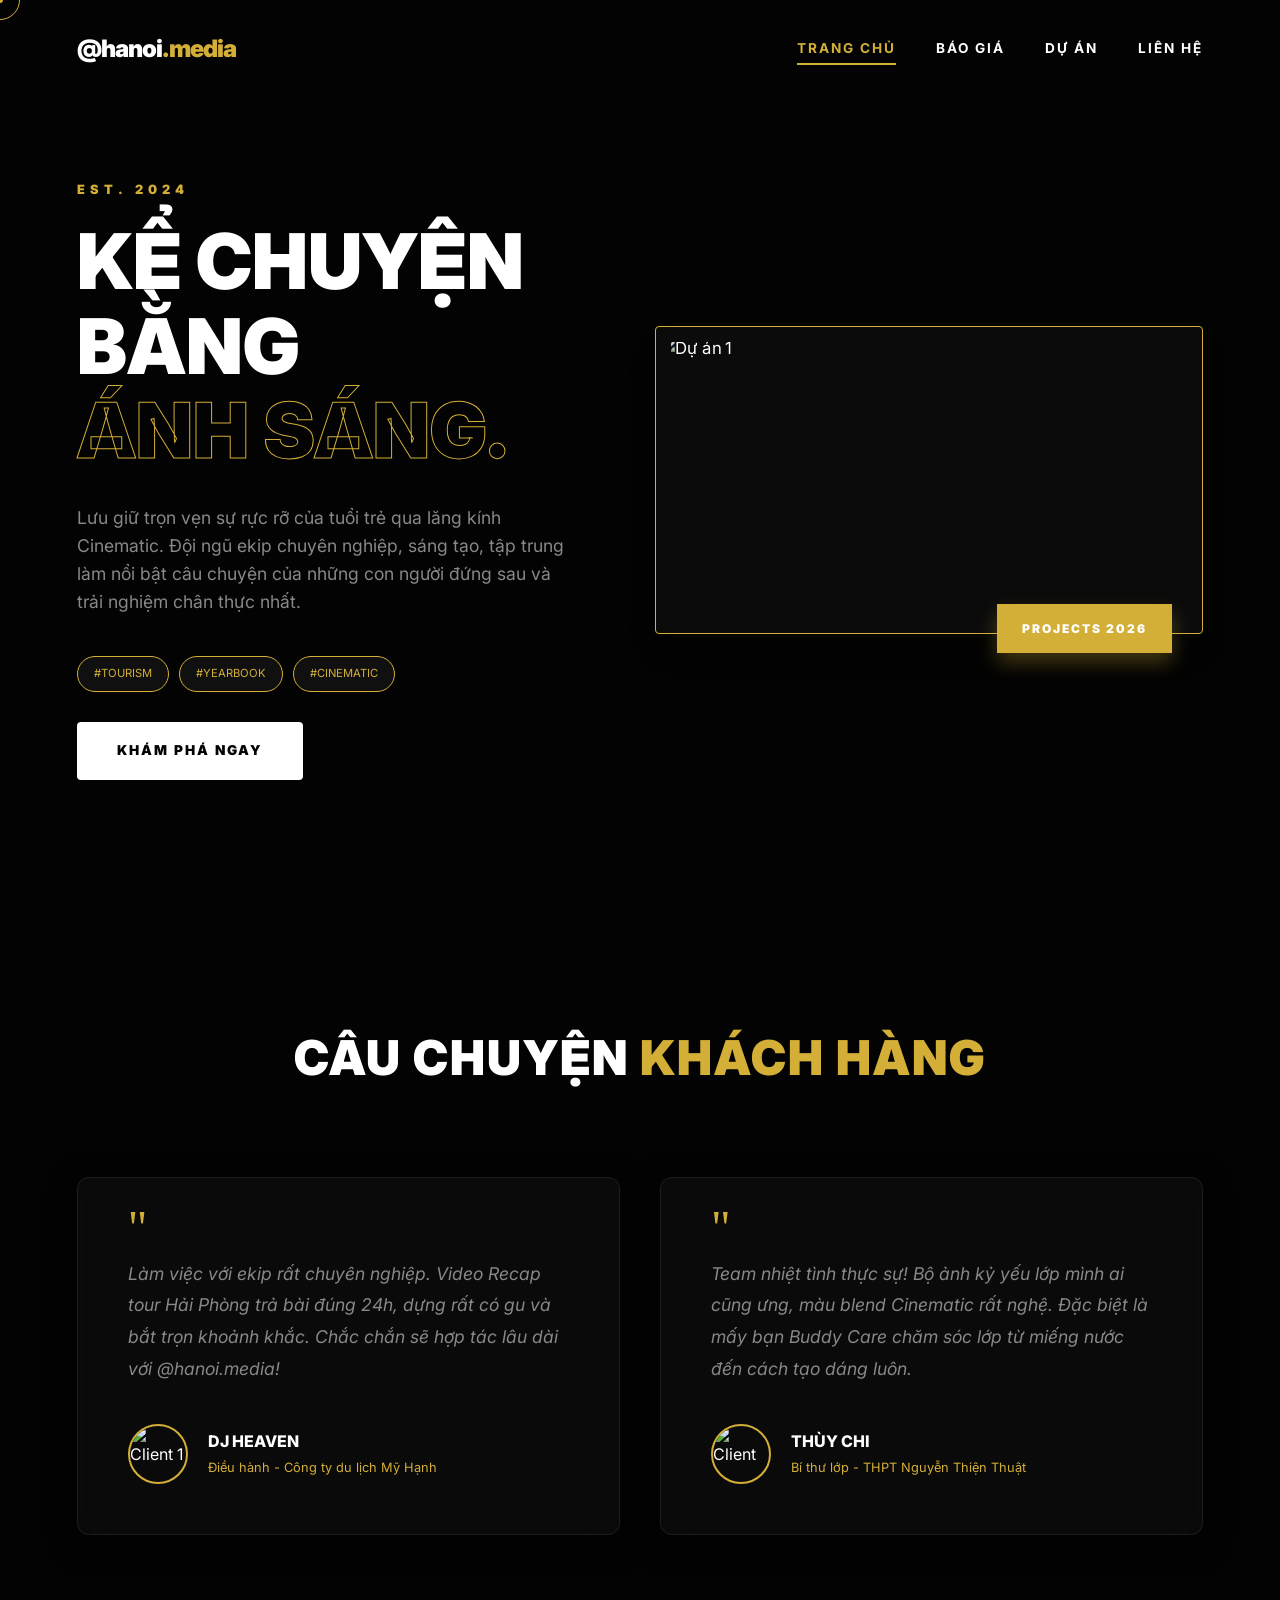
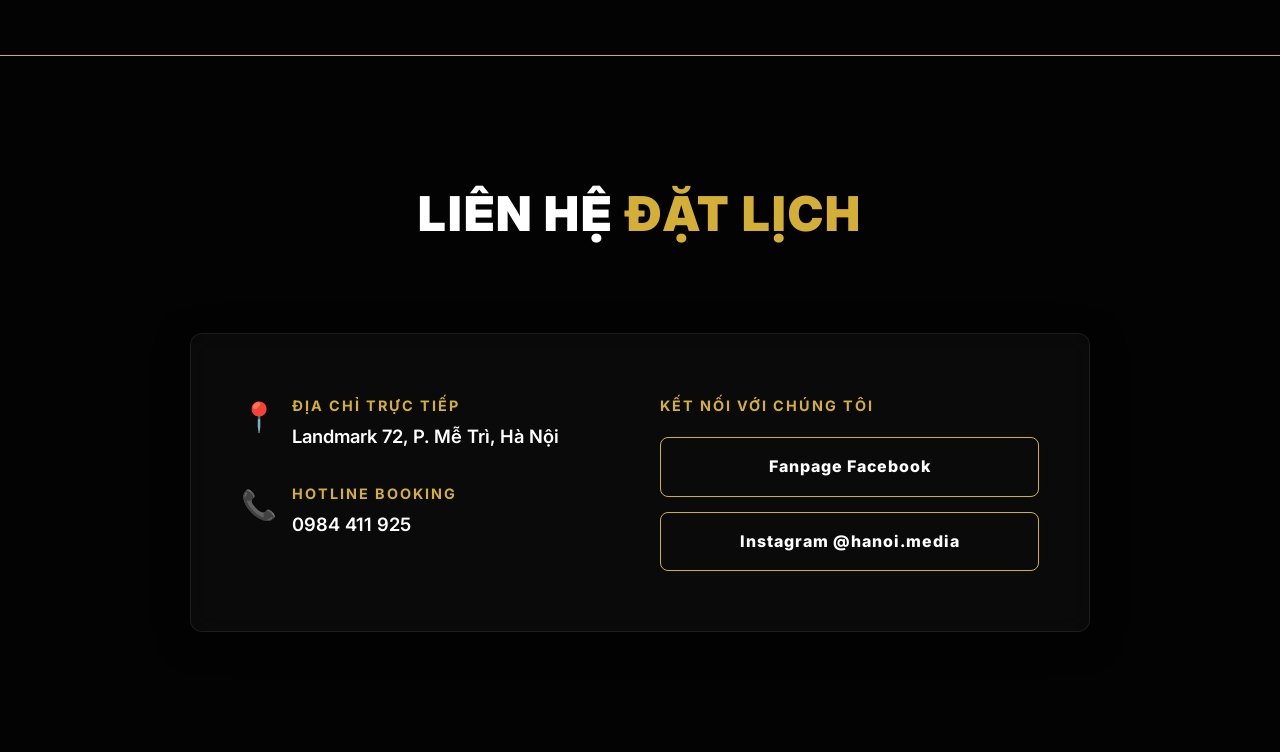
==== index.html @ 0a50f8c9 "Add files via upload" ====
<!DOCTYPE html>
<html lang="vi">
<head>
    <meta charset="UTF-8">
    <meta name="viewport" content="width=device-width, initial-scale=1.0">
    <title>@hanoi.media | Cinematic Production</title>
    <link href="https://fonts.googleapis.com/css2?family=Inter:wght@300;400;500;700;900&display=swap" rel="stylesheet">
    <link rel="stylesheet" href="style.css">
</head>
<body>

    <!-- UI Core Elements -->
    <div id="preloader"><div class="loader-text">@HANOI.MEDIA</div></div>
    <div id="cursor-dot"></div>
    <div id="cursor-ring"></div>
    <div id="progress-bar"></div>

    <!-- NAVBAR -->
    <nav id="navbar">
        <div class="logo"><a href="index.html" style="color:inherit;" class="interactable">@hanoi<span>.media</span></a></div>
        <div class="nav-links">
            <a href="index.html" class="interactable active-link">TRANG CHỦ</a>
            <a href="services.html#services" class="interactable">BÁO GIÁ</a>
            <a href="services.html#portfolio" class="interactable">DỰ ÁN</a>
            <a href="#contact" class="interactable">LIÊN HỆ</a>
        </div>
    </nav>

    <!-- HERO SECTION -->
    <header class="hero">
        <div class="hero-grid">
            <div class="hero-content">
                <span class="tagline">EST. 2024</span>
                <h1 class="hero-title">KỂ CHUYỆN BẰNG <br><span>ÁNH SÁNG.</span></h1>
                <p class="hero-desc">Lưu giữ trọn vẹn sự rực rỡ của tuổi trẻ qua lăng kính Cinematic. Đội ngũ ekip chuyên nghiệp, sáng tạo, tập trung làm nổi bật câu chuyện của những con người đứng sau và trải nghiệm chân thực nhất.</p>
                <div class="hero-tags">
                    <span>#TOURISM</span><span>#YEARBOOK</span><span>#CINEMATIC</span>
                </div>
                <a href="services.html#services" class="btn-primary interactable" style="margin-top: 20px;">KHÁM PHÁ NGAY</a>
            </div>

            <div class="hero-visual">
                <div class="visual-frame">
                    <div class="slider">
                        <img src="https://lh3.googleusercontent.com/u/0/d/1OmwikHCeUBbl_tb1pmVL6XYXVjmswzAY" class="slide active" alt="Dự án 1">
                        <img src="https://lh3.googleusercontent.com/u/0/d/1Ruk1iUo81sWhoXTTJgKOn3HkASzJEQNq" class="slide" alt="Dự án 2">
                        <img src="https://lh3.googleusercontent.com/u/0/d/14pcvFDKjan5DkoYGGLs17HuBqXIKTxLA" class="slide" alt="Dự án 3">
                    </div>
                    <div class="visual-badge">PROJECTS 2026</div>
                </div>
            </div>
        </div>
    </header>

    <!-- FEEDBACK SECTION -->
    <section id="feedback" class="section-padding">
        <div class="section-header reveal-target">
            <h2 class="section-title">CÂU CHUYỆN <span>KHÁCH HÀNG</span></h2>
        </div>
        
        <div class="feedback-grid">
            <div class="fb-card reveal-target interactable-card glass-backdrop">
                <span class="quote-icon">"</span>
                <p class="fb-text">Làm việc với ekip rất chuyên nghiệp. Video Recap tour Hải Phòng trả bài đúng 24h, dựng rất có gu và bắt trọn khoảnh khắc. Chắc chắn sẽ hợp tác lâu dài với @hanoi.media!</p>
                <div class="fb-client">
                    <img src="https://lh3.googleusercontent.com/u/0/d/1QUkAi_w3rruJNIZ1BNFv5kKQfgYK423S" alt="Client 1">
                    <div class="fb-info">
                        <h4>DJ HEAVEN</h4>
                        <span>Điều hành - Công ty du lịch Mỹ Hạnh</span>
                    </div>
                </div>
            </div>

            <div class="fb-card reveal-target interactable-card glass-backdrop">
                <span class="quote-icon">"</span>
                <p class="fb-text">Team nhiệt tình thực sự! Bộ ảnh kỷ yếu lớp mình ai cũng ưng, màu blend Cinematic rất nghệ. Đặc biệt là mấy bạn Buddy Care chăm sóc lớp từ miếng nước đến cách tạo dáng luôn.</p>
                <div class="fb-client">
                    <img src="https://lh3.googleusercontent.com/u/0/d/1s9h0PT_MczkoUlywwsB6oIDyPdLLqbfe" alt="Client 2">
                    <div class="fb-info">
                        <h4>THÙY CHI</h4>
                        <span>Bí thư lớp - THPT Nguyễn Thiện Thuật</span>
                    </div>
                </div>
            </div>
        </div>
    </section>

    <!-- CONTACT SECTION -->
    <section id="contact" class="section-padding" style="background: var(--bg-deep); border-top: 1px solid var(--border-glass);">
        <div class="section-header reveal-target">
            <h2 class="section-title">LIÊN HỆ <span>ĐẶT LỊCH</span></h2>
        </div>
        
        <div class="contact-container reveal-target interactable-card glass-backdrop">
            <div class="contact-info">
                <div class="info-item">
                    <span class="info-icon">📍</span>
                    <div>
                        <h4>ĐỊA CHỈ TRỰC TIẾP</h4>
                        <p>Landmark 72, P. Mễ Trì, Hà Nội</p>
                    </div>
                </div>
                <div class="info-item">
                    <span class="info-icon">📞</span>
                    <div>
                        <h4>HOTLINE BOOKING</h4>
                        <p><a href="tel:0984411925" style="color: inherit;">0984 411 925</a></p>
                    </div>
                </div>
            </div>
            
            <div class="contact-socials">
                <h4>KẾT NỐI VỚI CHÚNG TÔI</h4>
                <div class="social-buttons">
                    <a href="https://www.facebook.com/HaNoii.Media/" target="_blank" class="social-btn interactable">Fanpage Facebook</a>
                    <a href="https://www.instagram.com/hanoi.media/" target="_blank" class="social-btn interactable">Instagram @hanoi.media</a>
                </div>
            </div>
        </div>
    </section>

    <script src="script.js"></script>
</body>
</html>
---- style.css ----
/* =========================================
   1. HỆ THỐNG BIẾN SỐ (CSS VARIABLES)
========================================= */
:root {
    /* DEFAULT (DARK THEME - ÁP DỤNG TRANG CHỦ) */
    --bg-deep: #030303;
    --bg-card: rgba(255, 255, 255, 0.03);
    --border-glass: #D4AF37;
    --gold: #D4AF37;
    --gold-glow: rgba(212, 175, 55, 0.15);
    --text-main: #ffffff;
    --text-muted: #888888;
    --transition: all 0.6s cubic-bezier(0.25, 1, 0.5, 1);

    --nav-bg: rgba(3, 3, 3, 0.8);
    --nav-shadow: none;

    --hero-grad-1: rgba(3, 3, 3, 0.1);
    --hero-grad-2: rgba(3, 3, 3, 0.6);
    --hero-grad-3: #030303;

    --btn-text-color: #030303;

    --glass-bg: rgba(255, 255, 255, 0.03);
    --glass-border: rgba(255, 255, 255, 0.08);
    --glass-shadow: 0 8px 32px 0 rgba(0, 0, 0, 0.5);

    --glass-gold-bg: rgba(212, 175, 55, 0.02);
    --glass-gold-border: rgba(212, 175, 55, 0.15);
    --glass-gold-shadow: 0 8px 32px 0 rgba(0, 0, 0, 0.5);

    --card-hover-bg: rgba(255, 215, 0, 0.02);
    --card-hover-shadow: 0 20px 40px rgba(212, 175, 55, 0.05);
    --card-feat-grad: linear-gradient(180deg, rgba(212, 175, 55, 0.05) 0%, rgba(0,0,0,0) 100%);
    
    --feedback-hover-shadow: none;
    --overlay-bg: rgba(3, 3, 3, 0.85);
}

/* OVERRIDE (LIGHT THEME - ÁP DỤNG TRANG DỊCH VỤ) */
body.light-theme {
    --bg-deep: #f8f9fa;
    --bg-card: #ffffff;
    --border-glass: rgba(0, 0, 0, 0.08);
    --text-main: #111111;
    --text-muted: #555555;

    --nav-bg: rgba(255, 255, 255, 0.95);
    --nav-shadow: 0 4px 10px rgba(0,0,0,0.03);

    --hero-grad-1: rgba(248, 249, 250, 0.1);
    --hero-grad-2: rgba(248, 249, 250, 0.7);
    --hero-grad-3: #f8f9fa;

    --btn-text-color: #ffffff;

    --glass-bg: rgba(255, 255, 255, 0.6);
    --glass-border: rgba(255, 255, 255, 0.8);
    --glass-shadow: 0 8px 32px 0 rgba(0, 0, 0, 0.05);

    --glass-gold-bg: rgba(212, 175, 55, 0.05);
    --glass-gold-border: rgba(212, 175, 55, 0.3);
    --glass-gold-shadow: 0 8px 32px 0 rgba(212, 175, 55, 0.1);

    --card-hover-bg: rgba(255, 255, 255, 0.9);
    --card-hover-shadow: 0 20px 40px rgba(0, 0, 0, 0.08);
    --card-feat-grad: linear-gradient(180deg, rgba(212, 175, 55, 0.05) 0%, rgba(255,255,255,1) 100%);
    
    --feedback-hover-shadow: 0 20px 40px rgba(0,0,0,0.08);
    --overlay-bg: rgba(248, 249, 250, 0.85);
}

/* =========================================
   2. GLOBAL SETUP & CURSOR
========================================= */
* { margin: 0; padding: 0; box-sizing: border-box; cursor: none !important; }
body { font-family: 'Inter', sans-serif; background: var(--bg-deep); color: var(--text-main); line-height: 1.6; overflow-x: hidden; }
html { scroll-behavior: smooth; }
a { text-decoration: none; }

#cursor-dot { position: fixed; top: 0; left: 0; width: 6px; height: 6px; background: var(--gold); border-radius: 50%; pointer-events: none; transform: translate(-50%, -50%); z-index: 9999; }
#cursor-ring { position: fixed; top: 0; left: 0; width: 40px; height: 40px; border: 1px solid var(--gold); border-radius: 50%; pointer-events: none; transform: translate(-50%, -50%); z-index: 9998; transition: width 0.3s, height 0.3s, background 0.3s, border-color 0.3s; }
.hovering #cursor-ring { width: 80px; height: 80px; background: var(--gold-glow); border-color: transparent; }

#preloader { position: fixed; inset: 0; background: var(--bg-deep); z-index: 10000; display: flex; justify-content: center; align-items: center; transition: opacity 0.8s ease, visibility 0.8s; }
.loader-text { font-size: 2.5rem; font-weight: 900; letter-spacing: 10px; color: var(--text-muted); position: relative; overflow: hidden; }
.loader-text::after { content: '@HANOI.MEDIA'; position: absolute; top: 0; left: 0; color: var(--gold); width: 100%; height: 100%; border-right: 2px solid var(--gold); animation: typing 1.5s steps(12) forwards, blink 0.5s infinite; overflow: hidden; }
@keyframes typing { 0% { width: 0; } 100% { width: 100%; } }
@keyframes blink { 50% { border-color: transparent; } }

#progress-bar { position: fixed; top: 0; left: 0; height: 3px; background: var(--gold); z-index: 2000; width: 0%; transition: width 0.1s; }

/* =========================================
   3. NAVBAR
========================================= */
nav { position: fixed; top: 0; width: 100%; padding: 30px 6%; display: flex; justify-content: space-between; align-items: center; z-index: 1000; transition: var(--transition); }
nav.scrolled { padding: 15px 6%; background: var(--nav-bg); backdrop-filter: blur(20px); border-bottom: 1px solid var(--border-glass); box-shadow: var(--nav-shadow); }
.logo { font-size: 1.5rem; font-weight: 900; letter-spacing: -1px; color: var(--text-main); }
.logo span { color: var(--gold); }

.nav-links { display: flex; gap: 40px; margin-left: auto; }
.nav-links a { color: var(--text-main); font-size: 0.85rem; font-weight: 700; letter-spacing: 2px; transition: 0.3s; position: relative; }
.nav-links a::after { content: ''; position: absolute; bottom: -5px; left: 0; width: 0%; height: 2px; background: var(--gold); transition: 0.3s; }
.nav-links a:hover::after, .nav-links a.active-link::after { width: 100%; }
.nav-links a:hover, .nav-links a.active-link { color: var(--gold); }

/* =========================================
   4. HERO SECTION
========================================= */
.hero { min-height: 100vh; padding: 120px 6% 60px; display: flex; align-items: center; position: relative; background-image: url('https://lh3.googleusercontent.com/u/0/d/1BsdBzqNZnJ5BiRU5cm0ka_gjkbYQuosX'); background-size: cover; background-position: center; background-repeat: no-repeat; background-attachment: fixed; }
.hero::after { content: ''; position: absolute; inset: 0; background: linear-gradient(to bottom, var(--hero-grad-1) 0%, var(--hero-grad-2) 60%, var(--hero-grad-3) 100%); z-index: 1; pointer-events: none; }
.hero-grid { display: grid; grid-template-columns: 1fr 1.1fr; gap: 80px; width: 100%; max-width: 1400px; margin: 0 auto; align-items: center; position: relative; z-index: 2; }
.hero-content { opacity: 0; transform: translateY(40px); transition: 1s ease 0.2s forwards; }
.tagline { color: var(--gold); font-size: 0.8rem; font-weight: 900; letter-spacing: 5px; display: block; margin-bottom: 20px; }
.hero-title { font-size: clamp(3rem, 6vw, 5rem); font-weight: 900; line-height: 1.1; margin-bottom: 30px; color: var(--text-main); }
.hero-title span { -webkit-text-stroke: 1px var(--gold); color: transparent; }
.hero-desc { font-size: 1.1rem; color: var(--text-muted); max-width: 500px; margin-bottom: 40px; font-weight: 400; }
.hero-tags span { display: inline-block; padding: 8px 16px; border: 1px solid var(--border-glass); border-radius: 30px; font-size: 0.7rem; color: var(--gold); margin-right: 10px; margin-bottom: 10px; background: rgba(255,255,255,0.05); }

.btn-primary { display: inline-flex; align-items: center; justify-content: center; padding: 18px 40px; background: var(--text-main); color: var(--btn-text-color); font-weight: 900; font-size: 0.85rem; letter-spacing: 2px; transition: var(--transition); border-radius: 4px; }
.btn-primary:hover { background: var(--gold); color: var(--btn-text-color); transform: translateY(-5px); box-shadow: 0 10px 20px rgba(212, 175, 55, 0.3); }

.hero-visual { position: relative; width: 100%; opacity: 0; transform: scale(0.95); transition: 1s ease 0.4s forwards; }
.visual-frame { position: relative; aspect-ratio: 16/9; padding: 15px; background: var(--bg-card); border: 1px solid var(--border-glass); border-radius: 4px; box-shadow: 0 20px 40px rgba(0,0,0,0.05); }
.slider { width: 100%; height: 100%; position: relative; overflow: hidden; border-radius: 2px; }
.slide { position: absolute; inset: 0; width: 100%; height: 100%; object-fit: cover; opacity: 0; transition: 1.5s ease-in-out; }
.slide.active { opacity: 1; transform: scale(1.05); }
.visual-badge { position: absolute; bottom: -20px; right: 30px; background: var(--gold); color: #fff; padding: 15px 25px; font-weight: 900; font-size: 0.75rem; letter-spacing: 2px; box-shadow: 0 10px 20px rgba(212, 175, 55, 0.3); }

.hero-overlay { position: absolute; inset: 0; background: var(--overlay-bg); z-index: 1; }

/* =========================================
   5. GLASSMORPHISM CLASSES
========================================= */
.glass-backdrop { background: var(--glass-bg); backdrop-filter: blur(15px); -webkit-backdrop-filter: blur(15px); border: 1px solid var(--glass-border); box-shadow: var(--glass-shadow); border-radius: 12px; }
.glass-backdrop-gold { background: var(--glass-gold-bg); backdrop-filter: blur(15px); -webkit-backdrop-filter: blur(15px); border: 1px solid var(--glass-gold-border); box-shadow: var(--glass-gold-shadow); border-radius: 12px; }

/* =========================================
   6. PRICING SECTION
========================================= */
.section-padding { padding: 120px 6%; position: relative; }
.section-header { margin-bottom: 80px; text-align: center; }
.section-title { font-size: clamp(2rem, 4vw, 3rem); font-weight: 900; text-transform: uppercase; letter-spacing: 2px; color: var(--text-main); }
.section-title span { color: var(--gold); }
.pricing-group { margin-bottom: 100px; }
.group-heading { font-size: 1.5rem; font-weight: 800; color: var(--gold); margin-bottom: 40px; display: inline-block; }
.pricing-grid { display: grid; grid-template-columns: repeat(auto-fit, minmax(320px, 1fr)); gap: 30px; }

.p-card { display: flex; flex-direction: column; transition: var(--transition); position: relative; transform: translateY(50px); opacity: 0; padding: 50px 40px; }
.p-card.is-visible { transform: translateY(0); opacity: 1; }
.p-card:hover { border-color: var(--gold); background: var(--card-hover-bg); transform: translateY(-10px); box-shadow: var(--card-hover-shadow); }
.p-card.featured { border-top: 4px solid var(--gold); background: var(--card-feat-grad); }

.p-badge { position: absolute; top: 20px; right: 20px; background: var(--gold); color: #fff; font-size: 0.6rem; font-weight: 900; padding: 6px 12px; letter-spacing: 1px; }
.p-name { font-size: 1.2rem; font-weight: 700; margin-bottom: 10px; color: var(--text-main); }
.p-price { font-size: 3rem; font-weight: 900; margin-bottom: 30px; line-height: 1; color: var(--text-main); }
.p-price span { font-size: 1rem; color: var(--text-muted); font-weight: 500; }

.p-features { list-style: none; margin-bottom: 40px; flex-grow: 1; }
.p-features li { padding: 12px 0; border-bottom: 1px solid var(--border-glass); font-size: 0.95rem; color: var(--text-muted); display: flex; align-items: flex-start; }
.p-features li::before { content: "✦"; color: var(--gold); margin-right: 12px; font-size: 0.8rem; margin-top: 2px; }

.btn-card { display: block; width: 100%; text-align: center; padding: 16px; border: 1px solid var(--border-glass); color: var(--text-main); font-weight: 800; font-size: 0.8rem; letter-spacing: 2px; transition: var(--transition); border-radius: 4px; }
.btn-card.gold { background: var(--gold); border-color: var(--gold); color: var(--btn-text-color); }
.p-card:hover .btn-card:not(.gold) { border-color: var(--gold); color: var(--gold); background: transparent; }

/* =========================================
   7. PORTFOLIO SECTION (FULL MÀU TỰ NHIÊN)
========================================= */
.portfolio-filters { display: flex; justify-content: center; flex-wrap: wrap; gap: 15px; margin-bottom: 60px; }
.filter-btn { background: none; border: none; color: var(--text-muted); font-size: 0.85rem; font-weight: 800; letter-spacing: 2px; padding: 10px 20px; transition: 0.3s; }
.filter-btn.active { color: var(--gold); border-bottom: 2px solid var(--gold); }

.portfolio-grid { display: grid; grid-template-columns: repeat(3, 1fr); gap: 30px; }
.port-item { position: relative; aspect-ratio: 16/9; overflow: hidden; opacity: 0; transform: translateY(50px); transition: 0.8s ease; border-radius: 8px; box-shadow: 0 10px 30px rgba(0,0,0,0.05); }
.port-item.is-visible { opacity: 1; transform: translateY(0); }
.port-item.hide { display: none; }
.port-item img { width: 100%; height: 100%; object-fit: cover; transition: transform 1.2s ease; }
.port-item:hover img { transform: scale(1.08); }
@media (min-width: 993px) { .port-item:nth-child(3n + 2) { margin-top: 60px; } }

/* =========================================
   8. FEEDBACK SECTION
========================================= */
.feedback-grid { display: grid; grid-template-columns: repeat(auto-fit, minmax(350px, 1fr)); gap: 40px; }
.fb-card { padding: 50px; opacity: 0; transform: translateY(50px); transition: 0.8s; }
.fb-card.is-visible { opacity: 1; transform: translateY(0); }
.fb-card:hover { border-color: var(--gold); transform: translateY(-10px); box-shadow: var(--feedback-hover-shadow); }
.quote-icon { color: var(--gold); font-size: 3rem; line-height: 0; margin-bottom: 30px; display: block; font-family: serif; }
.fb-text { font-size: 1.1rem; color: var(--text-muted); line-height: 1.8; margin-bottom: 40px; font-style: italic; }
.fb-client { display: flex; align-items: center; gap: 20px; }
.fb-client img { width: 60px; height: 60px; border-radius: 50%; object-fit: cover; border: 2px solid var(--border-glass); }
.fb-info h4 { font-size: 1rem; font-weight: 800; color: var(--text-main); }
.fb-info span { font-size: 0.8rem; color: var(--gold); }

/* =========================================
   9. CONTACT SECTION (FOOTER)
========================================= */
.contact-container { display: grid; grid-template-columns: 1fr 1fr; gap: 40px; max-width: 900px; margin: 0 auto; padding: 60px 50px; }
.info-item { display: flex; align-items: flex-start; gap: 15px; margin-bottom: 30px; }
.info-icon { font-size: 1.8rem; }
.info-item h4 { font-size: 0.9rem; color: var(--gold); margin-bottom: 5px; letter-spacing: 2px; }
.info-item p { color: var(--text-main); font-size: 1.15rem; font-weight: 600; }
.contact-socials h4 { font-size: 0.9rem; color: var(--gold); margin-bottom: 20px; letter-spacing: 2px; }
.social-buttons { display: flex; flex-direction: column; gap: 15px; }
.social-btn { display: inline-block; padding: 16px 25px; border: 1px solid var(--border-glass); border-radius: 8px; color: var(--text-main); font-weight: 800; letter-spacing: 1px; text-align: center; transition: var(--transition); }
.social-btn:hover { background: var(--gold); border-color: var(--gold); color: var(--btn-text-color); transform: translateX(10px); }

/* =========================================
   10. RESPONSIVE DESIGN (MOBILE FIX)
========================================= */
@media (max-width: 1024px) {
    .hero-grid { grid-template-columns: 1fr; text-align: center; gap: 60px; }
    .hero-desc { margin: 0 auto 40px; }
    .hero-title { font-size: 3rem; }
    .portfolio-grid { grid-template-columns: 1fr; }
    .port-item:nth-child(3n + 2) { margin-top: 0; }
    
    nav { padding: 20px 5%; background: var(--nav-bg); box-shadow: var(--nav-shadow); }
    .nav-links { display: flex; gap: 15px; margin-left: auto; }
    .nav-links a { font-size: 0.65rem; letter-spacing: 1px; color: var(--text-main); }

    #cursor-dot, #cursor-ring { display: none; }
    * { cursor: auto !important; }

    .pricing-grid { display: flex; flex-wrap: nowrap; overflow-x: auto; scroll-snap-type: x mandatory; gap: 20px; padding-bottom: 40px; -ms-overflow-style: none; scrollbar-width: none; }
    .pricing-grid::-webkit-scrollbar { display: none; }
    .p-card { min-width: 85vw; scroll-snap-align: center; transform: translateY(0) !important; opacity: 1 !important; padding: 40px 25px; flex: 0 0 auto; }
    .p-card .btn-card:not(.gold) { border-color: var(--gold); color: var(--gold); }
    
    .contact-container { grid-template-columns: 1fr; padding: 40px 30px; gap: 30px; }
}
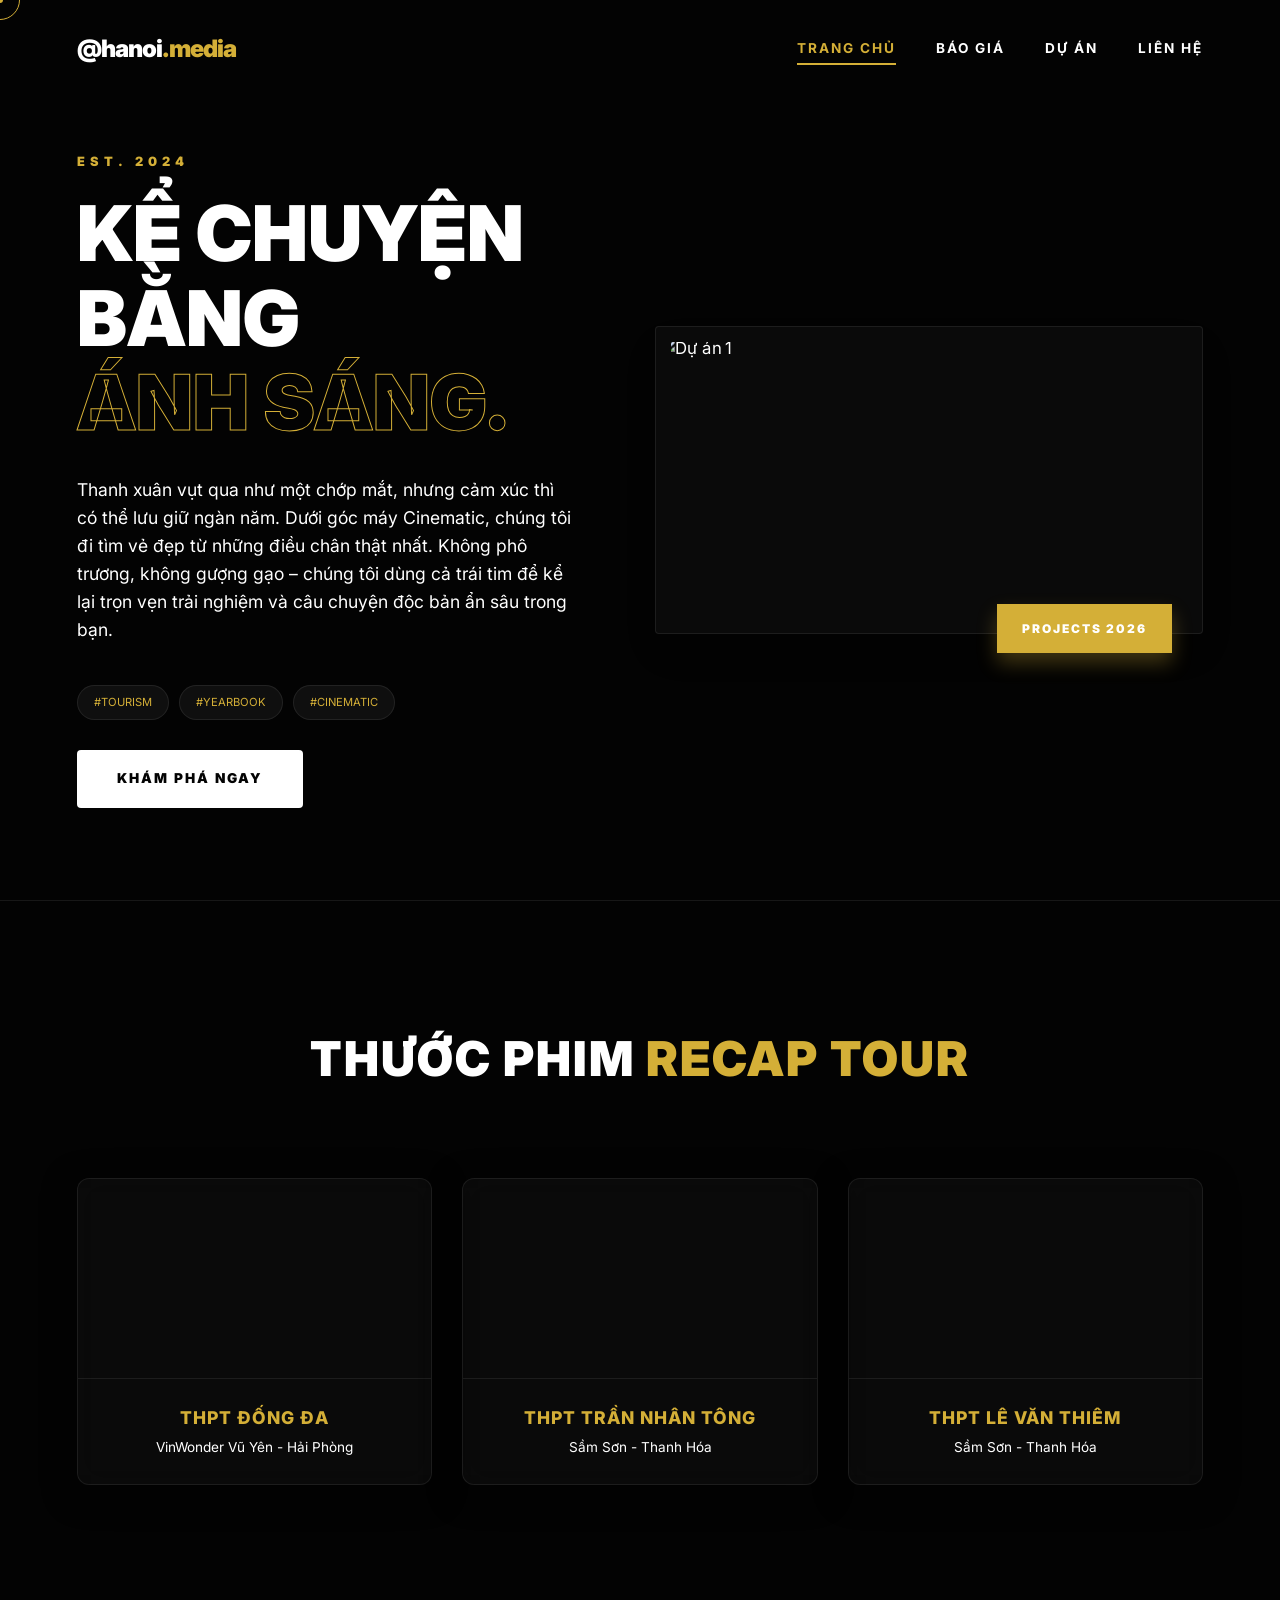
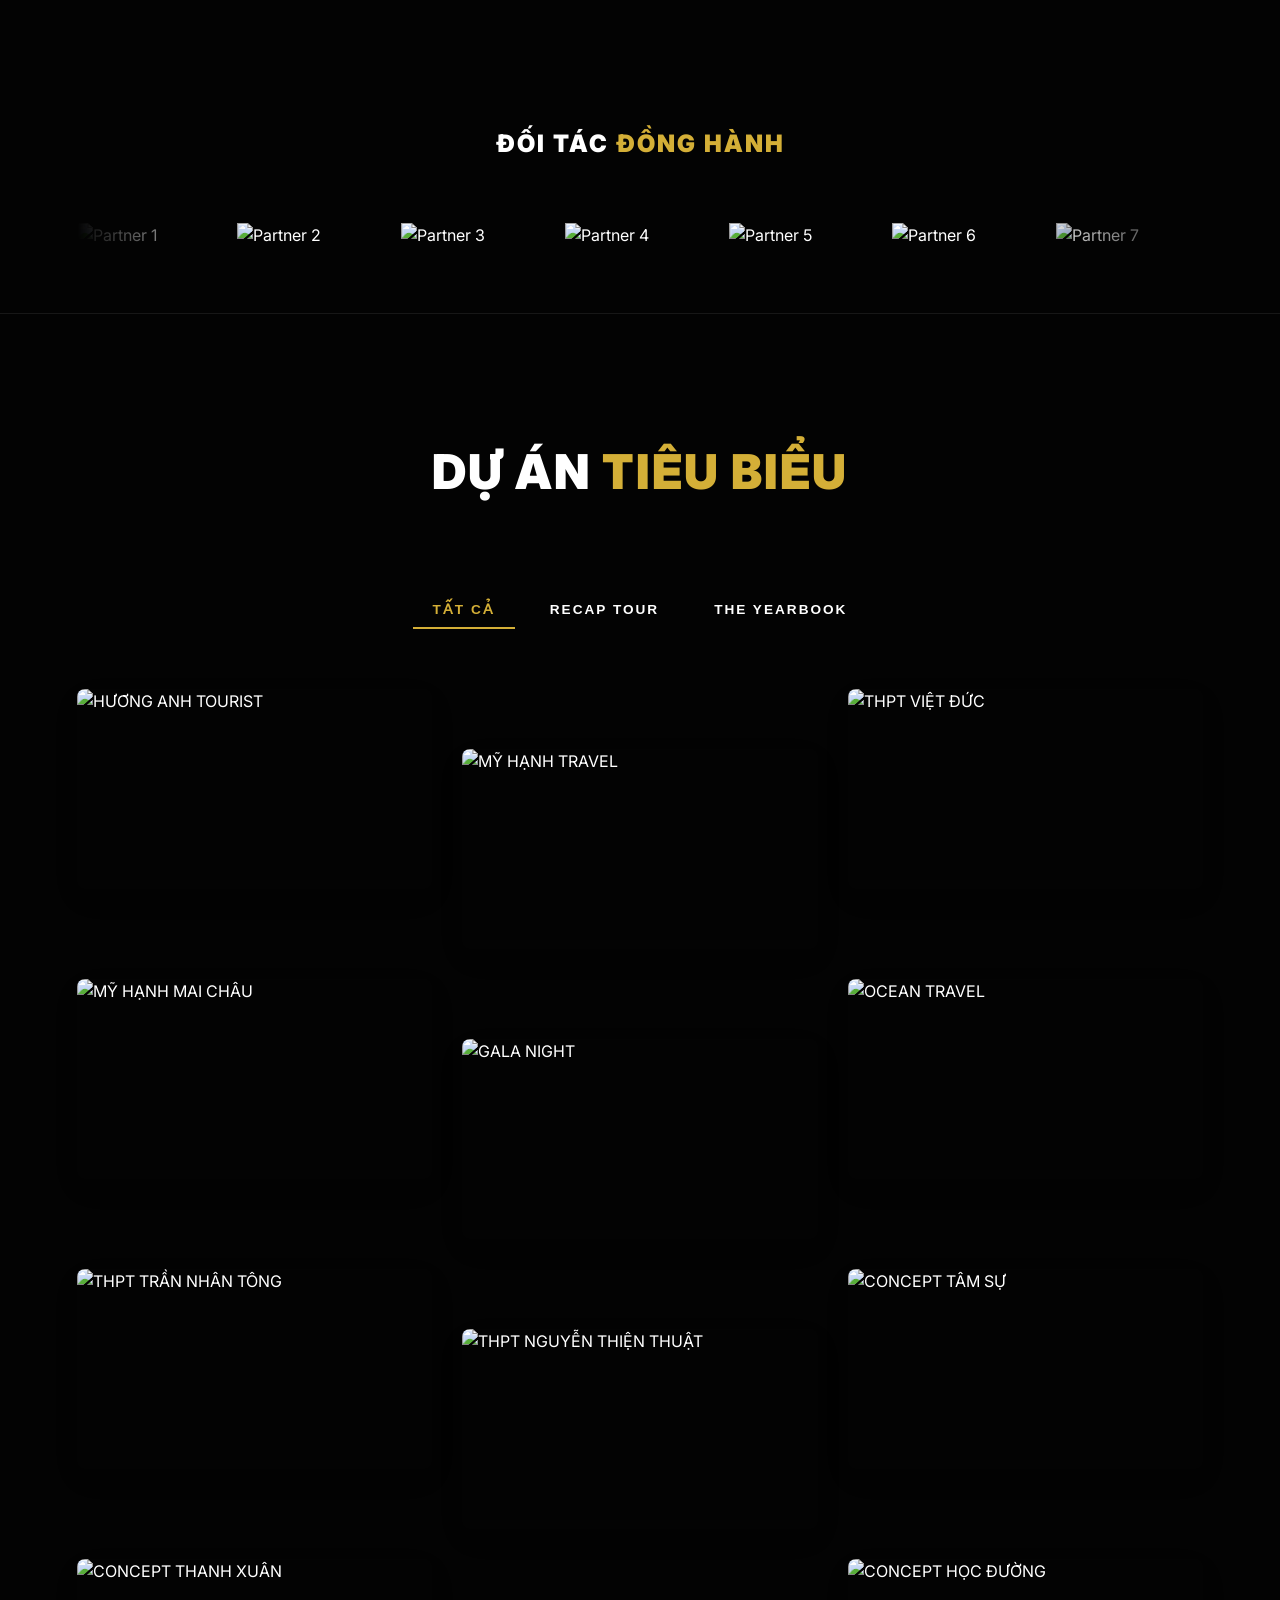
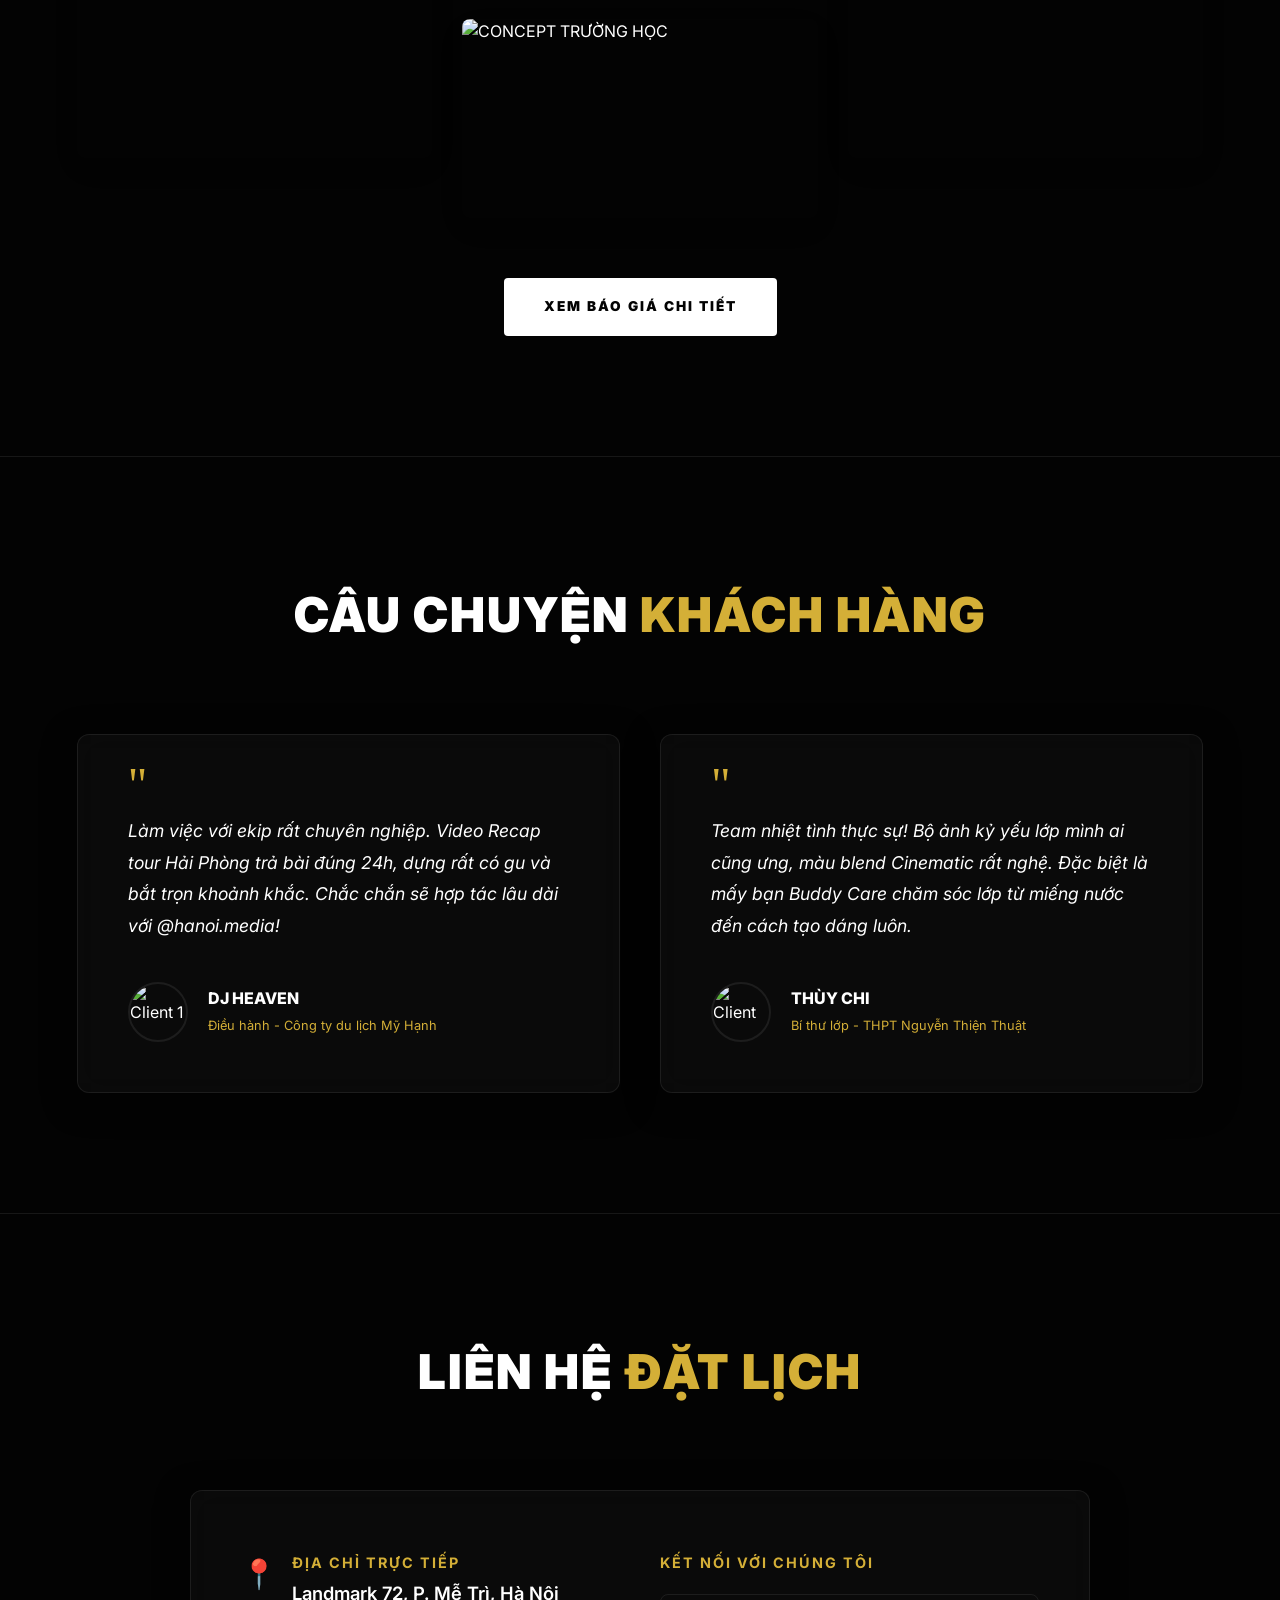
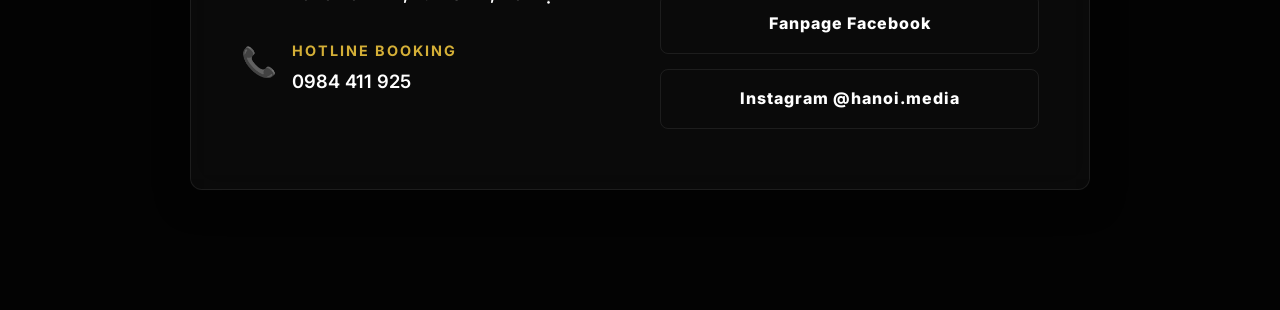
==== commit 3f8a8cd4: "Add files via upload" ====
--- a/index.html
+++ b/index.html
@@ -9,13 +9,11 @@
 </head>
 <body>
 
-    <!-- UI Core Elements -->
     <div id="preloader"><div class="loader-text">@HANOI.MEDIA</div></div>
     <div id="cursor-dot"></div>
     <div id="cursor-ring"></div>
     <div id="progress-bar"></div>
 
-    <!-- NAVBAR -->
     <nav id="navbar">
         <div class="logo"><a href="index.html" style="color:inherit;" class="interactable">@hanoi<span>.media</span></a></div>
         <div class="nav-links">
@@ -26,13 +24,12 @@
         </div>
     </nav>
 
-    <!-- HERO SECTION -->
     <header class="hero">
         <div class="hero-grid">
             <div class="hero-content">
                 <span class="tagline">EST. 2024</span>
                 <h1 class="hero-title">KỂ CHUYỆN BẰNG <br><span>ÁNH SÁNG.</span></h1>
-                <p class="hero-desc">Lưu giữ trọn vẹn sự rực rỡ của tuổi trẻ qua lăng kính Cinematic. Đội ngũ ekip chuyên nghiệp, sáng tạo, tập trung làm nổi bật câu chuyện của những con người đứng sau và trải nghiệm chân thực nhất.</p>
+                <p class="hero-desc">Thanh xuân vụt qua như một chớp mắt, nhưng cảm xúc thì có thể lưu giữ ngàn năm. Dưới góc máy Cinematic, chúng tôi đi tìm vẻ đẹp từ những điều chân thật nhất. Không phô trương, không gượng gạo – chúng tôi dùng cả trái tim để kể lại trọn vẹn trải nghiệm và câu chuyện độc bản ẩn sâu trong bạn.</p>
                 <div class="hero-tags">
                     <span>#TOURISM</span><span>#YEARBOOK</span><span>#CINEMATIC</span>
                 </div>
@@ -43,8 +40,11 @@
                 <div class="visual-frame">
                     <div class="slider">
                         <img src="https://lh3.googleusercontent.com/u/0/d/1OmwikHCeUBbl_tb1pmVL6XYXVjmswzAY" class="slide active" alt="Dự án 1">
-                        <img src="https://lh3.googleusercontent.com/u/0/d/1Ruk1iUo81sWhoXTTJgKOn3HkASzJEQNq" class="slide" alt="Dự án 2">
-                        <img src="https://lh3.googleusercontent.com/u/0/d/14pcvFDKjan5DkoYGGLs17HuBqXIKTxLA" class="slide" alt="Dự án 3">
+                        <img src="https://lh3.googleusercontent.com/u/0/d/1IGYkG67mkbe2PCJ1aenfIgHHiFzXag-N" class="slide" alt="Dự án 2">
+                        <img src="https://lh3.googleusercontent.com/u/0/d/1uT-hHDk6NJU-YDg6SITo0o-ocuD2lb-5" class="slide" alt="Dự án 3">
+                        <img src="https://lh3.googleusercontent.com/u/0/d/1RiXhw6XMZB866hCYzZu7sJ5_xmJZwmF9" class="slide" alt="Dự án 4">
+                        <img src="https://lh3.googleusercontent.com/u/0/d/1IjavQEZ33S3Z74Zt5w_ZJnXSkWfblXr-" class="slide" alt="Dự án 5">
+                        <img src="https://lh3.googleusercontent.com/u/0/d/1a6cvQ65c5WRxSu3J26sWvhQAz2nt5EFc" class="slide" alt="Dự án 6">
                     </div>
                     <div class="visual-badge">PROJECTS 2026</div>
                 </div>
@@ -52,8 +52,123 @@
         </div>
     </header>
 
+    <!-- THƯỚC PHIM KỶ YẾU (YOUTUBE VIDEOS) - TRÊN ĐỐI TÁC -->
+    <section id="videos" class="section-padding" style="background: var(--bg-deep); border-top: 1px solid var(--border-glass);">
+        <div class="section-header reveal-target">
+            <h2 class="section-title">THƯỚC PHIM <span>RECAP TOUR</span></h2>
+        </div>
+        
+        <div class="video-grid reveal-target">
+            <!-- Video 1 -->
+            <div class="video-card interactable-card glass-backdrop">
+                <div class="video-wrapper">
+                    <!-- Thay link youtube ở thuộc tính src -->
+                    <iframe src="https://www.youtube.com/embed/8Z732AqTFHs" title="YouTube video player" frameborder="0" allow="accelerometer; autoplay; clipboard-write; encrypted-media; gyroscope; picture-in-picture; web-share" allowfullscreen></iframe>
+                </div>
+                <div class="video-info">
+                    <h4>THPT Đống Đa</h4>
+                    <p>VinWonder Vũ Yên - Hải Phòng</p>
+                </div>
+            </div>
+
+            <!-- Video 2 -->
+            <div class="video-card interactable-card glass-backdrop">
+                <div class="video-wrapper">
+                    <!-- Thay link youtube ở thuộc tính src -->
+                    <iframe src="https://www.youtube.com/embed/A0ZVdSa9_jk" title="YouTube video player" frameborder="0" allow="accelerometer; autoplay; clipboard-write; encrypted-media; gyroscope; picture-in-picture; web-share" allowfullscreen></iframe>
+                </div>
+                <div class="video-info">
+                    <h4>THPT Trần Nhân Tông</h4>
+                    <p>Sầm Sơn - Thanh Hóa</p>
+                </div>
+            </div>
+
+            <!-- Video 3 -->
+            <div class="video-card interactable-card glass-backdrop">
+                <div class="video-wrapper">
+                    <!-- Thay link youtube ở thuộc tính src -->
+                    <iframe src="https://www.youtube.com/embed/Jr6z2Z7AuQA" title="YouTube video player" frameborder="0" allow="accelerometer; autoplay; clipboard-write; encrypted-media; gyroscope; picture-in-picture; web-share" allowfullscreen></iframe>
+                </div>
+                <div class="video-info">
+                    <h4>THPT Lê Văn Thiêm</h4>
+                    <p>Sầm Sơn - Thanh Hóa</p>
+                </div>
+            </div>
+        </div>
+    </section>
+
+    <!-- ĐỐI TÁC ĐỒNG HÀNH (PARTNERS MARQUEE) -->
+    <section id="partners" class="section-padding" style="background: var(--bg-deep); padding-bottom: 20px;">
+        <div class="section-header reveal-target" style="margin-bottom: 40px;">
+            <h2 class="section-title" style="font-size: 1.5rem; color: var(--text-muted);">ĐỐI TÁC <span>ĐỒNG HÀNH</span></h2>
+        </div>
+        
+        <div class="marquee-container reveal-target">
+            <div class="marquee-track">
+                <!-- BẢN GỐC -->
+                <img src="LOGO DU LỊCH\My Hanh TRAVEL.png" class="partner-logo" alt="Partner 1">
+                <img src="LOGO DU LỊCH\VIet Trung travel .png" class="partner-logo" alt="Partner 2">
+                <img src="LOGO DU LỊCH\logo-Ocean.png" class="partner-logo" alt="Partner 3">
+                <img src="LOGO DU LỊCH\Hava travel .png" class="partner-logo" alt="Partner 4">
+                <img src="LOGO DU LỊCH\hat.png" class="partner-logo" alt="Partner 5">
+                <img src="LOGO DU LỊCH\Family media copy.png" class="partner-logo" alt="Partner 6">
+                <img src="LOGO DU LỊCH\aba.png" class="partner-logo" alt="Partner 7">
+                <img src="LOGO DU LỊCH\Bamboo edu .png" class="partner-logo" alt="Partner 8">
+                <img src="LOGO DU LỊCH\Bamboo group.png" class="partner-logo" alt="Partner 9">
+                <img src="LOGO DU LỊCH\@hcmc.media copy.png" class="partner-logo" alt="Partner 10">
+                
+                <!-- BẢN SAO CHÉP -->
+                <img src="LOGO DU LỊCH\My Hanh TRAVEL.png" class="partner-logo" alt="Partner 1">
+                <img src="LOGO DU LỊCH\VIet Trung travel .png" class="partner-logo" alt="Partner 2">
+                <img src="LOGO DU LỊCH\logo-Ocean.png" class="partner-logo" alt="Partner 3">
+                <img src="LOGO DU LỊCH\Hava travel .png" class="partner-logo" alt="Partner 4">
+                <img src="LOGO DU LỊCH\hat.png" class="partner-logo" alt="Partner 5">
+                <img src="LOGO DU LỊCH\Family media copy.png" class="partner-logo" alt="Partner 6">
+                <img src="LOGO DU LỊCH\aba.png" class="partner-logo" alt="Partner 7">
+                <img src="LOGO DU LỊCH\Bamboo edu .png" class="partner-logo" alt="Partner 8">
+                <img src="LOGO DU LỊCH\Bamboo group.png" class="partner-logo" alt="Partner 9">
+                <img src="LOGO DU LỊCH\@hcmc.media copy.png" class="partner-logo" alt="Partner 10">
+            </div>
+        </div>
+    </section>
+
+    <!-- KHO DỰ ÁN ĐỒNG BỘ TRANG CHỦ -->
+    <section id="portfolio" class="section-padding" style="background: var(--bg-deep); border-top: 1px solid var(--border-glass);">
+        <div class="section-header reveal-target">
+            <h2 class="section-title">DỰ ÁN <span>TIÊU BIỂU</span></h2>
+        </div>
+        
+        <div class="portfolio-filters reveal-target">
+            <button class="filter-btn active interactable" data-filter="all">TẤT CẢ</button>
+            <button class="filter-btn interactable" data-filter="tour">RECAP TOUR</button>
+            <button class="filter-btn interactable" data-filter="yearbook">THE YEARBOOK</button>
+        </div>
+
+        <div class="portfolio-grid">
+            <div class="port-item tour reveal-target interactable-card"><img src="https://lh3.googleusercontent.com/u/0/d/1eHLk7X2sIbjV9aNWU6n1ELz2aLb2Y8mP" alt="HƯƠNG ANH TOURIST"></div>
+            <div class="port-item yearbook reveal-target interactable-card"><img src="https://lh3.googleusercontent.com/u/0/d/1AKC8KPX5UDWj5Qa9kyHWvLqHAgIEK83l" alt="MỸ HẠNH TRAVEL"></div>
+            <div class="port-item tour reveal-target interactable-card"><img src="https://lh3.googleusercontent.com/u/0/d/1Jy-L4CkHvp9bqhQ2Of9HNmbgdl6bjm8P" alt="THPT VIỆT ĐỨC"></div>
+            
+            <div class="port-item yearbook reveal-target interactable-card"><img src="https://lh3.googleusercontent.com/u/0/d/1canI-CeNrh--Mrw6FKueoieD4UHP5dnY" alt="MỸ HẠNH MAI CHÂU"></div>
+            <div class="port-item tour reveal-target interactable-card"><img src="https://lh3.googleusercontent.com/u/0/d/1dDtIpp7VzwrKSGVoWqXr4eqRWM88tLjs" alt="GALA NIGHT"></div>
+            <div class="port-item yearbook reveal-target interactable-card"><img src="https://lh3.googleusercontent.com/u/0/d/16lwtqFBTvGqq4s1b2KLaitCBO47tPD39" alt="OCEAN TRAVEL"></div>
+            
+            <div class="port-item tour reveal-target interactable-card"><img src="https://lh3.googleusercontent.com/u/0/d/1CTvPVQ7ui_wI3o9RA6NrAGW8ye1YFXd-" alt="THPT TRẦN NHÂN TÔNG"></div>
+            <div class="port-item yearbook reveal-target interactable-card"><img src="https://lh3.googleusercontent.com/u/0/d/1iZ8Eapy8Qrxf8_vXnwaojyFQ-ue3SX5X" alt="THPT NGUYỄN THIỆN THUẬT"></div>
+            <div class="port-item tour reveal-target interactable-card"><img src="https://lh3.googleusercontent.com/u/0/d/13phgzSD9gRf5YPt5efUqVSrjeQJbdawH" alt="CONCEPT TÂM SỰ"></div>
+            
+            <div class="port-item yearbook reveal-target interactable-card"><img src="https://lh3.googleusercontent.com/u/0/d/1IGKuuWVN4yeuqmdhIUcPNxCHN67d6FCC" alt="CONCEPT THANH XUÂN"></div>
+            <div class="port-item tour reveal-target interactable-card"><img src="https://lh3.googleusercontent.com/u/0/d/1ok05xKhpg-GqtUHmifs3rlyBkKUhe3xx" alt="CONCEPT TRƯỜNG HỌC"></div>
+            <div class="port-item yearbook reveal-target interactable-card"><img src="https://lh3.googleusercontent.com/u/0/d/1aTgAviMYbggUosETEvZ0vaogzpGgAjyP" alt="CONCEPT HỌC ĐƯỜNG"></div>
+        </div>
+        
+        <div style="text-align: center; margin-top: 60px;" class="reveal-target">
+            <a href="services.html#services" class="btn-primary interactable">XEM BÁO GIÁ CHI TIẾT</a>
+        </div>
+    </section>
+
     <!-- FEEDBACK SECTION -->
-    <section id="feedback" class="section-padding">
+    <section id="feedback" class="section-padding" style="border-top: 1px solid var(--border-glass);">
         <div class="section-header reveal-target">
             <h2 class="section-title">CÂU CHUYỆN <span>KHÁCH HÀNG</span></h2>
         </div>
--- a/style.css
+++ b/style.css
@@ -5,11 +5,11 @@
     /* DEFAULT (DARK THEME - ÁP DỤNG TRANG CHỦ) */
     --bg-deep: #030303;
     --bg-card: rgba(255, 255, 255, 0.03);
-    --border-glass: #D4AF37;
+    --border-glass: rgba(255, 255, 255, 0.08);
     --gold: #D4AF37;
     --gold-glow: rgba(212, 175, 55, 0.15);
     --text-main: #ffffff;
-    --text-muted: #888888;
+    --text-muted: #ffffff;
     --transition: all 0.6s cubic-bezier(0.25, 1, 0.5, 1);
 
     --nav-bg: rgba(3, 3, 3, 0.8);
@@ -229,4 +229,116 @@
     .p-card .btn-card:not(.gold) { border-color: var(--gold); color: var(--gold); }
     
     .contact-container { grid-template-columns: 1fr; padding: 40px 30px; gap: 30px; }
+}
+
+/* =========================================
+   11. PARTNERS (LOGO MARQUEE)
+========================================= */
+.marquee-container {
+    width: 100%;
+    overflow: hidden;
+    position: relative;
+    padding: 20px 0;
+    mask-image: linear-gradient(to right, transparent, black 15%, black 85%, transparent);
+    -webkit-mask-image: linear-gradient(to right, transparent, black 15%, black 85%, transparent);
+}
+
+.marquee-track {
+    display: flex;
+    gap: 80px;
+    align-items: center;
+    width: max-content;
+    animation: scrollMarquee 35s linear infinite;
+}
+
+.partner-logo {
+    height: 50px;
+    width: auto;
+    object-fit: contain;
+    transition: var(--transition);
+}
+
+.partner-logo:hover {
+    transform: scale(1.1);
+}
+
+@keyframes scrollMarquee {
+    0% { transform: translateX(0); }
+    100% { transform: translateX(-50%); } 
+}
+
+@media (max-width: 1024px) {
+    .partner-logo { height: 35px; }
+    .marquee-track { gap: 40px; animation-duration: 20s; }
+}
+
+/* =========================================
+   12. YOUTUBE VIDEO SECTION
+========================================= */
+.video-grid {
+    display: grid;
+    grid-template-columns: repeat(3, 1fr);
+    gap: 30px;
+    max-width: 1200px;
+    margin: 0 auto;
+}
+
+.video-card {
+    overflow: hidden;
+    border-radius: 12px;
+    transition: var(--transition);
+    display: flex;
+    flex-direction: column;
+}
+
+.video-card:hover {
+    transform: translateY(-10px);
+    border-color: var(--gold);
+    box-shadow: 0 20px 40px rgba(0,0,0,0.3);
+}
+
+.video-wrapper {
+    position: relative;
+    padding-bottom: 56.25%; 
+    height: 0;
+    overflow: hidden;
+    border-bottom: 1px solid var(--border-glass);
+}
+
+.video-wrapper iframe {
+    position: absolute;
+    top: 0;
+    left: 0;
+    width: 100%;
+    height: 100%;
+    border: none;
+    cursor: auto !important; 
+}
+
+.video-info {
+    padding: 25px 20px;
+    text-align: center;
+    background: transparent;
+}
+
+.video-info h4 {
+    color: var(--gold);
+    font-size: 1.1rem;
+    font-weight: 800;
+    letter-spacing: 1px;
+    margin-bottom: 5px;
+    text-transform: uppercase;
+}
+
+.video-info p {
+    color: var(--text-main);
+    font-size: 0.85rem;
+    font-weight: 400;
+}
+
+@media (max-width: 1024px) {
+    .video-grid {
+        grid-template-columns: 1fr;
+        padding: 0 10px;
+    }
 }
